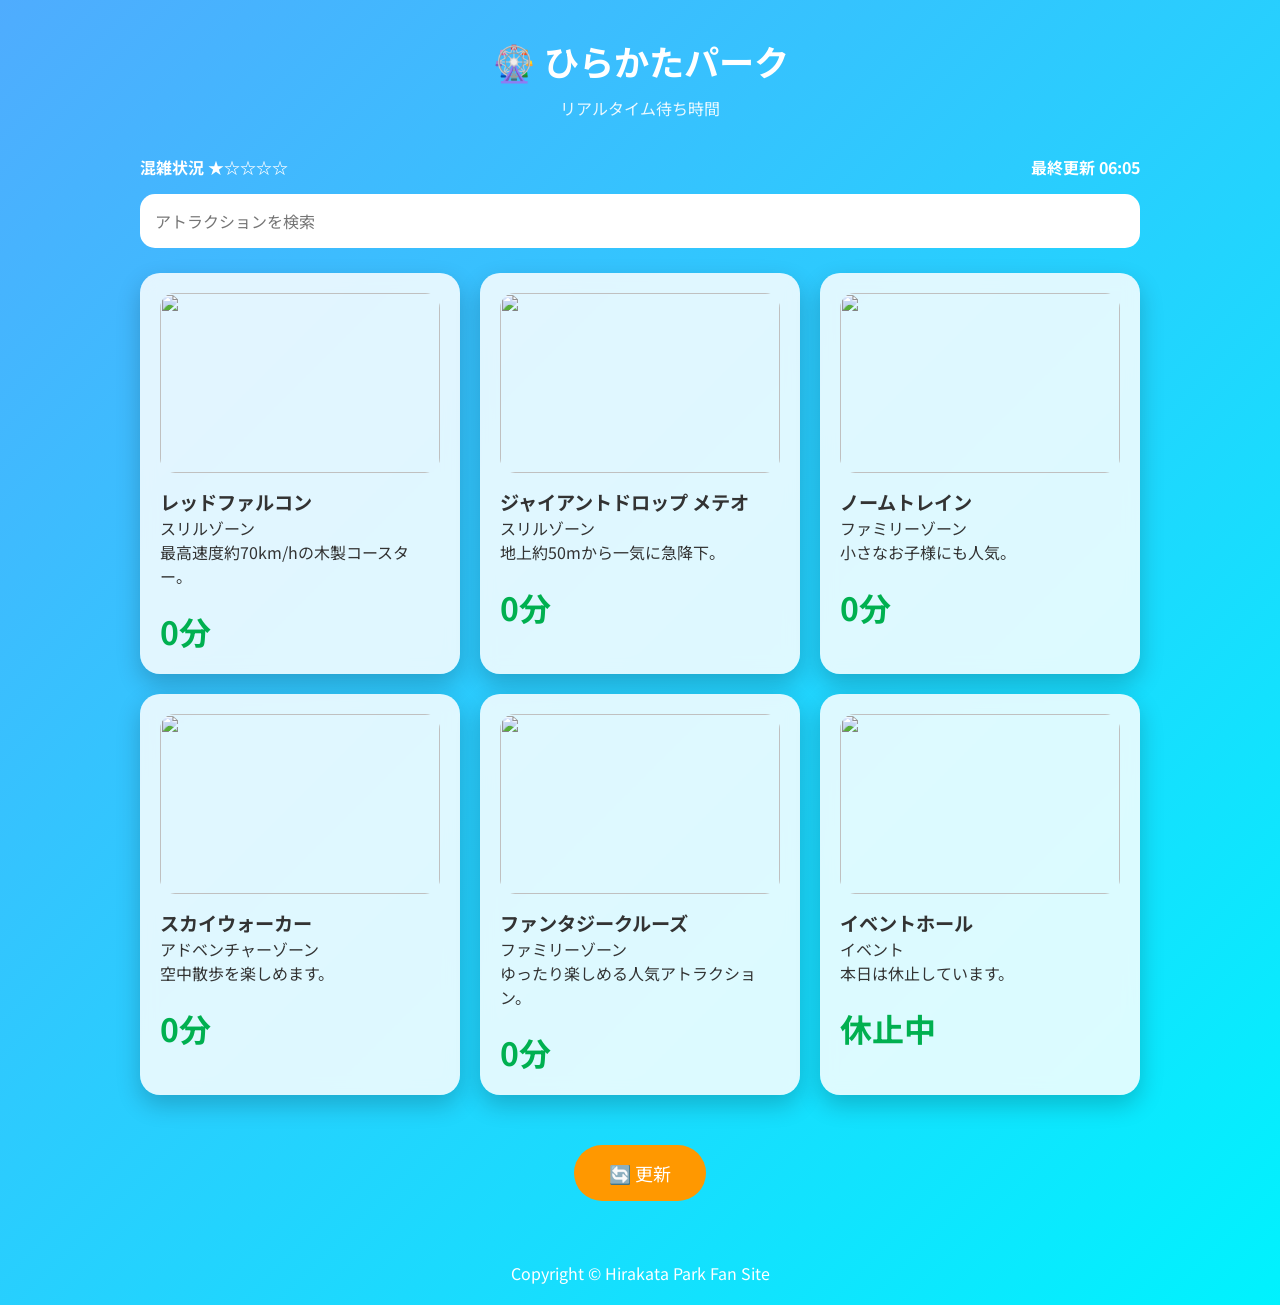
==== index.html @ ba039be4 "Add files via upload" ====
<!DOCTYPE html>

<html lang="ja">

<head>

    <meta charset="UTF-8">

    <meta name="theme-color" content="#00a8e8">

    <meta name="viewport" content="width=device-width, initial-scale=1.0">

    <title>ひらかたパーク 待ち時間</title>

    <link rel="stylesheet" href="style.css">

    <link rel="preconnect" href="https://fonts.googleapis.com">

    <link rel="preconnect" href="https://fonts.gstatic.com" crossorigin>

    <link href="https://fonts.googleapis.com/css2?family=Noto+Sans+JP:wght@400;700&display=swap" rel="stylesheet">

    <link rel="manifest" href="manifest.json">

</head>



<body>


    <header>

        <h1>🎡 ひらかたパーク</h1>

        <p>リアルタイム待ち時間</p>

    </header>

    <section class="top">

        <div class="status">

            <span id="crowd">混雑状況：取得中...</span>

            <span id="time">最終更新 --:--</span>

        </div>

        <input type="text" id="search" placeholder="アトラクションを検索">

    </section>

    <main id="list">

        <!-- JavaScriptで生成 -->


    </main>

    <button id="reload">

        🔄 更新

    </button>

    <footer>

        Copyright © Hirakata Park Fan Site

    </footer>

    <script src="script.js"></script>

    <script>

        if ("serviceWorker" in navigator) {

            window.addEventListener("load", () => {

                navigator.serviceWorker

                    .register("./service-worker.js")

                    .then(registration => {

                        console.log(

                            "Service Worker 登録成功:",

                            registration.scope

                        );

                    })

                    .catch(error => {

                        console.error(

                            "Service Worker 登録失敗:",

                            error

                        );

                    });

            });

        }

    </script>

</body>

</html>
---- style.css ----
* {

    margin: 0;

    padding: 0;

    box-sizing: border-box;

    font-family: "Noto Sans JP", sans-serif;

}

body {

    background: linear-gradient(135deg, #4facfe, #00f2fe);

    min-height: 100vh;

    color: #333;

}

/* ===========================

   ヘッダー

=========================== */

header {

    text-align: center;

    color: white;

    padding: 35px 20px;

}

header h1 {

    font-size: 2.2rem;

}

header p {

    margin-top: 10px;

    opacity: .9;

}

/* ===========================

   上部エリア

=========================== */

.top {

    width: 90%;

    max-width: 1000px;

    margin: auto;

}

.status {

    display: flex;

    justify-content: space-between;

    margin-bottom: 15px;

    color: white;

    font-weight: bold;

}

#search {

    width: 100%;

    padding: 15px;

    border: none;

    border-radius: 15px;

    outline: none;

    font-size: 16px;

    margin-bottom: 25px;

}

/* ===========================

   アトラクション一覧

=========================== */

#list {

    width: 90%;

    max-width: 1000px;

    margin: auto;

    display: grid;

    grid-template-columns: repeat(auto-fit, minmax(280px, 1fr));

    gap: 20px;

    padding-bottom: 30px;

}

.card {

    background: rgba(255, 255, 255, .85);

    backdrop-filter: blur(8px);

    border-radius: 20px;

    padding: 20px;

    box-shadow: 0 10px 25px rgba(0, 0, 0, .2);

    transition: .3s;

}

.card:hover {

    transform: translateY(-8px);

}

.card h2 {

    font-size: 1.2rem;

}

.area {

    margin-top: 8px;

    color: #666;

}

.wait {

    margin-top: 20px;

    font-size: 2rem;

    font-weight: bold;

}

.green {

    color: #00b050;

}

.yellow {

    color: #f4b400;

}

.red {

    color: #e53935;

}

.closed {

    color: #888;

}

/* ===========================

   更新ボタン

=========================== */

#reload {

    display: block;

    margin: 20px auto 40px;

    padding: 15px 35px;

    border: none;

    border-radius: 50px;

    background: #ff9800;

    color: white;

    font-size: 18px;

    cursor: pointer;

    transition: .3s;

}

#reload:hover {

    transform: scale(1.05);

    background: #fb8c00;

}

/* ===========================

   フッター

=========================== */

footer {

    text-align: center;

    padding: 20px;

    color: white;

}

/* ===========================

   スマホ対応

=========================== */

@media(max-width:700px) {

    .status {

        flex-direction: column;

        gap: 8px;

    }

    header h1 {

        font-size: 1.7rem;

    }

    .wait {

        font-size: 1.7rem;

    }

}

.photo {

    width: 100%;

    height: 180px;

    object-fit: cover;

    border-radius: 15px;

    margin-bottom: 15px;

}
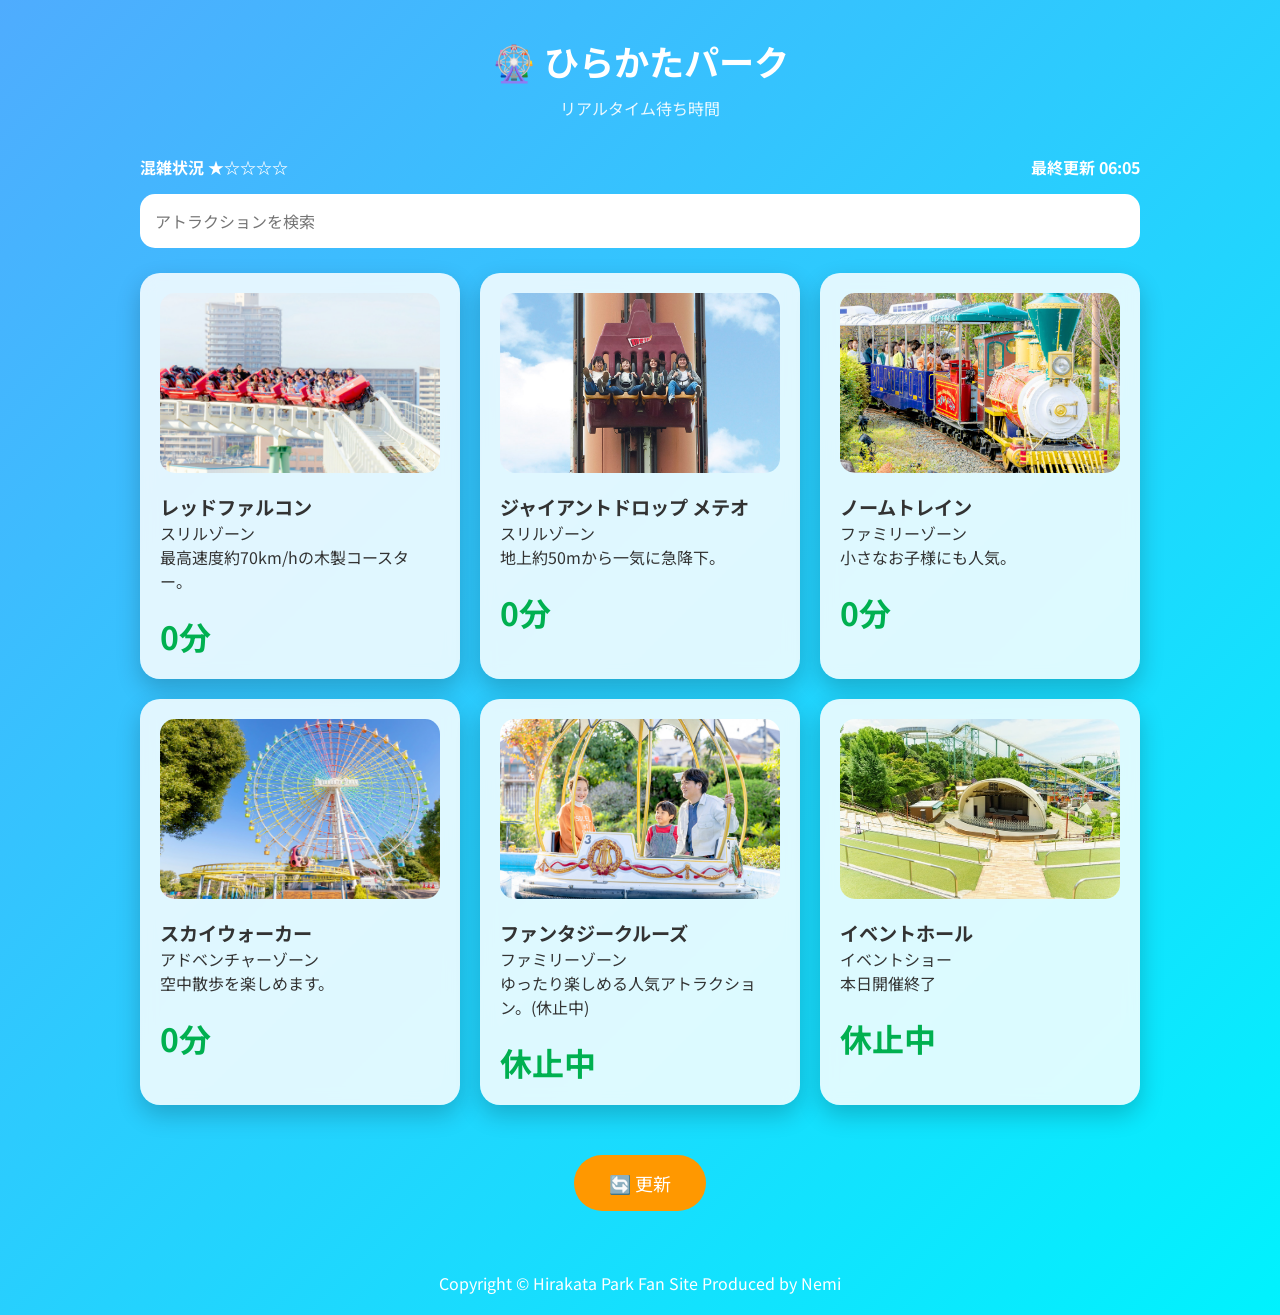
==== commit 5215becf: "Update index.html" ====
--- a/index.html
+++ b/index.html
@@ -66,7 +66,7 @@
 
     <footer>
 
-        Copyright © Hirakata Park Fan Site
+        Copyright © Hirakata Park Fan Site Produced by Nemi
 
     </footer>
 
@@ -114,4 +114,4 @@
 
 </body>
 
-</html>+</html>
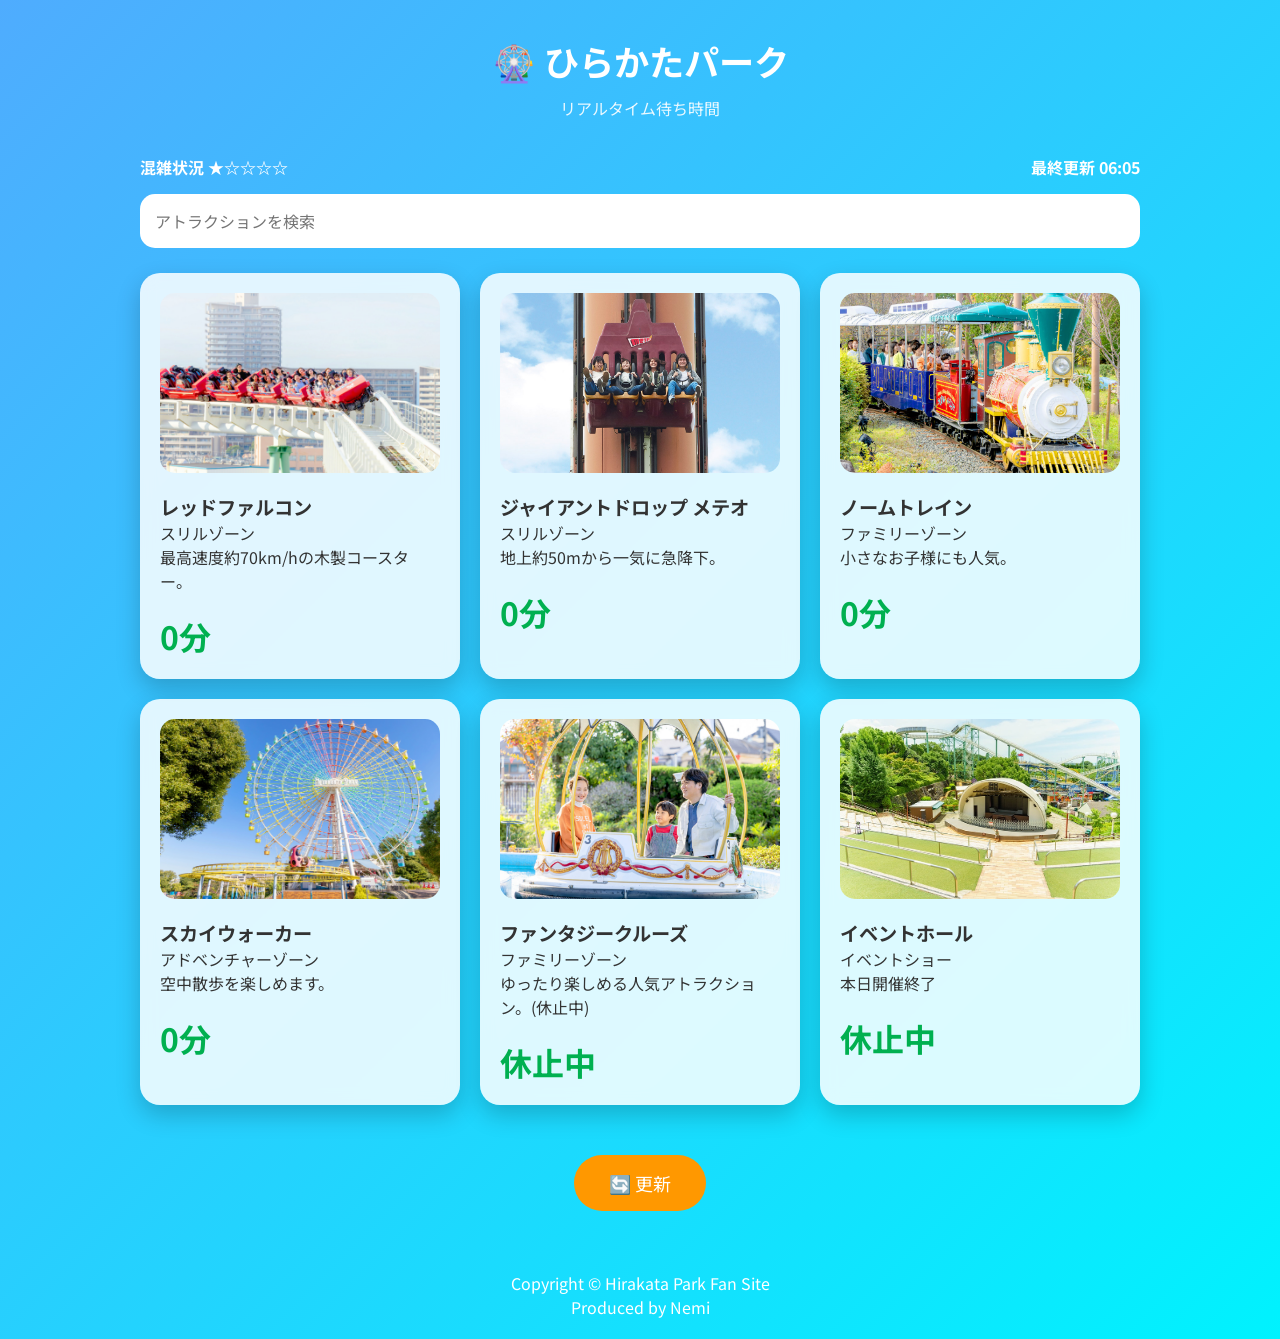
==== commit 8b3cd135: "Update index.html" ====
--- a/index.html
+++ b/index.html
@@ -66,7 +66,8 @@
 
     <footer>
 
-        Copyright © Hirakata Park Fan Site Produced by Nemi
+        Copyright © Hirakata Park Fan Site <br>
+        Produced by Nemi
 
     </footer>
 
